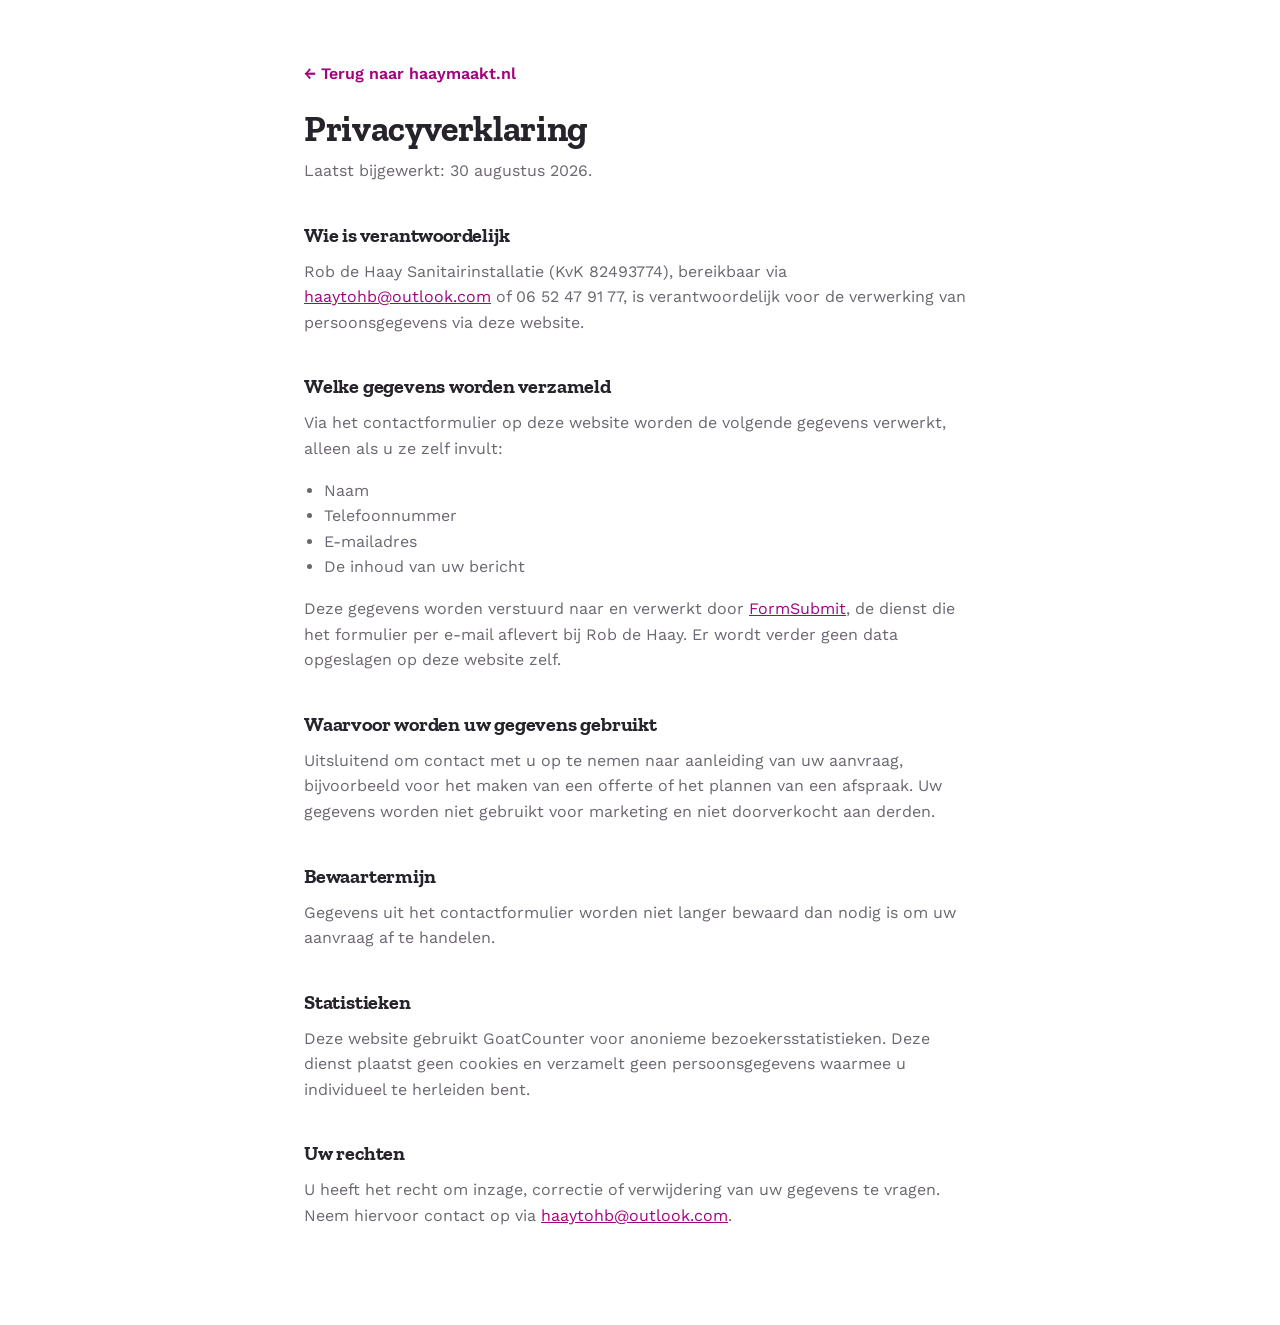
==== privacy.html @ 04363594 "Build production site from Claude Design export Recreates the approved design (Rob de Haay Sanitair." ====
<!doctype html>
<html lang="nl">
<head>
<meta charset="utf-8">
<meta name="viewport" content="width=device-width, initial-scale=1">
<title>Privacyverklaring | haaymaakt.nl</title>
<meta name="description" content="Privacyverklaring van haaymaakt.nl — Rob de Haay Sanitairinstallatie: welke gegevens worden verzameld via het contactformulier en hoe deze worden gebruikt.">
<link rel="canonical" href="https://haaymaakt.nl/privacy.html">
<meta name="robots" content="noindex">
<link rel="icon" href="/favicon.svg" type="image/svg+xml">
<link rel="preconnect" href="https://fonts.googleapis.com">
<link rel="preconnect" href="https://fonts.gstatic.com" crossorigin>
<link href="https://fonts.googleapis.com/css2?family=Work+Sans:wght@400;500;600;700&family=Zilla+Slab:wght@500;600;700&display=swap" rel="stylesheet">
<link rel="stylesheet" href="/styles.css">
<style>
  .legal { max-width: 720px; margin: 0 auto; padding: 64px 24px 96px; }
  .legal h1 { font-size: clamp(26px, 5vw, 36px); margin: 0 0 8px; }
  .legal h2 { font-size: 20px; margin: 40px 0 12px; }
  .legal p, .legal li { font-size: 16px; line-height: 1.6; color: var(--color-text-muted); }
  .legal ul { padding-left: 20px; }
  .legal a { color: var(--color-primary); }
  .back-link { display: inline-block; margin-bottom: 24px; font-weight: 600; text-decoration: none; color: var(--color-primary); }
</style>
</head>
<body>
<main class="legal">
  <a class="back-link" href="/">← Terug naar haaymaakt.nl</a>
  <h1>Privacyverklaring</h1>
  <p>Laatst bijgewerkt: 30 augustus 2026.</p>

  <h2>Wie is verantwoordelijk</h2>
  <p>Rob de Haay Sanitairinstallatie (KvK 82493774), bereikbaar via <a href="mailto:haaytohb@outlook.com">haaytohb@outlook.com</a> of 06 52 47 91 77, is verantwoordelijk voor de verwerking van persoonsgegevens via deze website.</p>

  <h2>Welke gegevens worden verzameld</h2>
  <p>Via het contactformulier op deze website worden de volgende gegevens verwerkt, alleen als u ze zelf invult:</p>
  <ul>
    <li>Naam</li>
    <li>Telefoonnummer</li>
    <li>E-mailadres</li>
    <li>De inhoud van uw bericht</li>
  </ul>
  <p>Deze gegevens worden verstuurd naar en verwerkt door <a href="https://formsubmit.co/" target="_blank" rel="noopener">FormSubmit</a>, de dienst die het formulier per e-mail aflevert bij Rob de Haay. Er wordt verder geen data opgeslagen op deze website zelf.</p>

  <h2>Waarvoor worden uw gegevens gebruikt</h2>
  <p>Uitsluitend om contact met u op te nemen naar aanleiding van uw aanvraag, bijvoorbeeld voor het maken van een offerte of het plannen van een afspraak. Uw gegevens worden niet gebruikt voor marketing en niet doorverkocht aan derden.</p>

  <h2>Bewaartermijn</h2>
  <p>Gegevens uit het contactformulier worden niet langer bewaard dan nodig is om uw aanvraag af te handelen.</p>

  <h2>Statistieken</h2>
  <p>Deze website gebruikt GoatCounter voor anonieme bezoekersstatistieken. Deze dienst plaatst geen cookies en verzamelt geen persoonsgegevens waarmee u individueel te herleiden bent.</p>

  <h2>Uw rechten</h2>
  <p>U heeft het recht om inzage, correctie of verwijdering van uw gegevens te vragen. Neem hiervoor contact op via <a href="mailto:haaytohb@outlook.com">haaytohb@outlook.com</a>.</p>
</main>
</body>
</html>
---- styles.css ----
:root {
  --color-primary: #A3047C;
  --color-primary-dark: #7D0066;
  --color-petrol: #0E7C86;
  --color-ochre: #D99A2B;
  --color-soft: #D5D1CA;
  --color-success: #1f9f63;
  --color-star: #f5b301;
  --color-text: #26242A;
  --color-text-muted: #6B6670;
  --color-surface: #f4f2f0;
  --color-surface-map: #f6f5f3;
  --color-surface-dark: #26242A;
  --color-border: #e4e0de;
  --color-bg: #ffffff;
  --shadow-card: 0 2px 8px rgba(0, 0, 0, 0.08);
  --radius-sm: 2px;
  --radius-md: 6px;
  --radius-lg: 10px;
  --font-body: "Work Sans", system-ui, -apple-system, "Segoe UI", sans-serif;
  --font-display: "Zilla Slab", Georgia, serif;
  --content-max: 1200px;
  --focus-ring: 0 0 0 3px rgba(163, 4, 124, 0.3);
  color-scheme: light;
}

* { box-sizing: border-box; }
[hidden] { display: none !important; }
html { scroll-behavior: smooth; }
body {
  margin: 0;
  font-family: var(--font-body);
  color: var(--color-text);
  background: var(--color-bg);
}
h1, h2, h3 { font-family: var(--font-display); font-weight: 800; letter-spacing: -0.01em; margin: 0; }
p { margin: 0; }
a { color: inherit; }
img { max-width: 100%; display: block; }
:focus-visible { outline: none; box-shadow: var(--focus-ring); border-radius: var(--radius-sm); }

.skip-link {
  position: absolute; left: -9999px; top: 0; z-index: 100;
  background: #fff; color: var(--color-text); padding: 12px 20px; border-radius: var(--radius-md);
}
.skip-link:focus { left: 24px; top: 12px; }

/* ===== Header ===== */
.site-header {
  position: sticky; top: 0; z-index: 50;
  background: rgba(255, 255, 255, 0.96);
  backdrop-filter: saturate(1.1) blur(4px);
  border-bottom: 1px solid var(--color-border);
}
.site-header .row {
  max-width: var(--content-max); margin: 0 auto; padding: 14px 24px;
  display: flex; align-items: center; justify-content: space-between; gap: 16px;
}
.logo { display: flex; align-items: center; gap: 12px; text-decoration: none; color: var(--color-text); }
.wordmark { display: flex; flex-direction: column; line-height: 0.98; font-family: var(--font-display); font-weight: 800; font-size: 22px; letter-spacing: -0.02em; }
.wordmark .accent { color: var(--color-petrol); }
.footer-brand .wordmark { font-size: 20px; }
.accent-footer { color: rgba(255, 255, 255, 0.62); }

.main-nav { display: flex; align-items: center; gap: 18px; margin-left: auto; margin-right: 18px; }
.main-nav a { text-decoration: none; color: var(--color-text); font-weight: 600; font-size: 15px; transition: color 150ms ease-out; }
.main-nav a:hover { color: var(--color-primary); }

.btn { text-decoration: none; font-weight: 600; border-radius: var(--radius-md); display: inline-flex; align-items: center; justify-content: center; border: none; cursor: pointer; font-family: var(--font-body); transition: background 150ms ease-out, border-color 150ms ease-out; }
.btn-primary { background: var(--color-primary); color: #fff; font-size: 16px; padding: 15px 30px; }
.btn-primary:hover { background: var(--color-primary-dark); }
.btn-lg { align-self: flex-start; padding: 15px 32px; }
.btn-outline-teal { background: transparent; color: var(--color-petrol); border: 2px solid var(--color-petrol); font-size: 16px; padding: 13px 28px; }
.btn-outline-teal:hover { background: var(--color-surface); }
.btn-on-dark { background: #fff; color: var(--color-primary); font-weight: 700; font-size: 16px; padding: 14px 26px; }
.btn-on-dark:hover { background: var(--color-surface); }

.btn-call { gap: 9px; font-weight: 700; font-size: 15px; padding: 12px 18px; min-height: 46px; white-space: nowrap; }
.btn-call:hover { background: var(--color-primary-dark); }
.call-short { display: none; }

.menu-toggle {
  display: none; flex-direction: column; justify-content: center; gap: 5px;
  width: 46px; height: 46px; padding: 0 11px; background: #fff; border: 1px solid var(--color-border);
  border-radius: var(--radius-md); cursor: pointer;
}
.menu-toggle span { display: block; height: 2.5px; background: var(--color-text); border-radius: 2px; }

.mobile-nav { border-top: 1px solid var(--color-border); background: #fff; padding: 10px 24px 18px; flex-direction: column; }
.mobile-nav a { text-decoration: none; color: var(--color-text); font-weight: 600; font-size: 17px; padding: 15px 0; border-bottom: 1px solid var(--color-border); }
.mobile-nav-cta { color: var(--color-primary) !important; font-weight: 700 !important; padding: 16px 0 4px !important; border-bottom: none !important; }

@media (max-width: 1039px) {
  .main-nav, .call-full { display: none; }
  .call-short { display: inline; }
  .menu-toggle { display: flex; }
  .mobile-nav { display: none; }
  .mobile-nav.is-open { display: flex; }
}

/* ===== Layout helpers ===== */
section > .eyebrow, .services > h2, .process > h2 { max-width: var(--content-max); }
.eyebrow { display: inline-flex; align-items: center; gap: 8px; font-size: 13px; font-weight: 700; letter-spacing: 0.06em; text-transform: uppercase; color: var(--color-primary); }
.eyebrow-icon { color: var(--color-petrol); letter-spacing: 0.04em; margin-bottom: 20px; }
.eyebrow-on-dark { color: rgba(255, 255, 255, 0.75); }
h2 { font-size: clamp(24px, 4.5vw, 34px); line-height: 1.15; margin: 16px 0 20px; }
.lead { font-size: 18px; line-height: 1.6; color: var(--color-text-muted); }
.muted { color: var(--color-text-muted); font-size: 18px; line-height: 1.6; }
.section-intro { font-size: 17px; line-height: 1.6; color: var(--color-text-muted); max-width: 680px; margin: 0 0 36px; }
.card-grid { display: grid; grid-template-columns: repeat(auto-fit, minmax(260px, 1fr)); gap: 20px; }

/* ===== Hero ===== */
.hero { background: #fff; border-bottom: 1px solid var(--color-border); }
.hero-grid { max-width: var(--content-max); margin: 0 auto; display: grid; grid-template-columns: repeat(auto-fit, minmax(340px, 1fr)); min-height: 560px; }
.hero-copy { padding: clamp(48px, 7vw, 88px) clamp(24px, 4vw, 48px); align-self: center; }
.hero-copy h1 { font-size: clamp(30px, 7vw, 54px); line-height: 1.05; letter-spacing: -0.015em; margin: 0 0 18px; }
.hero-copy .lead { margin: 0 0 32px; max-width: 480px; font-size: 19px; }
.hero .eyebrow-icon { display: inline-flex; }
.btn-row { display: flex; flex-wrap: wrap; gap: 14px; }
.hero-photo { background-image: url('/images/n-douche-zeist.jpg'); background-image: image-set(url('/images/n-douche-zeist.webp') type('image/webp'), url('/images/n-douche-zeist.jpg') type('image/jpeg')); background-size: cover; background-position: center; min-height: 320px; }

/* ===== Intro ===== */
.intro { max-width: var(--content-max); margin: 0 auto; padding: 80px 24px 24px; }
.intro-inner { max-width: 780px; display: flex; flex-direction: column; gap: 16px; }
.intro h2 { margin: 0; }

/* ===== Stats ===== */
.stats { background: var(--color-surface); }
.stats-grid { max-width: var(--content-max); margin: 0 auto; padding: 64px 24px; display: grid; grid-template-columns: repeat(auto-fit, minmax(210px, 1fr)); gap: 20px; }
.stat-card { background: #fff; border: 1px solid var(--color-border); border-radius: var(--radius-md); padding: 32px 26px; }
.stat-bar { width: 40px; height: 4px; border-radius: 2px; margin-bottom: 20px; }
.bar-petrol { background: var(--color-petrol); }
.bar-ochre { background: var(--color-ochre); }
.bar-magenta { background: var(--color-primary); }
.bar-soft { background: var(--color-soft); }
.stat-figure { font-family: var(--font-display); font-weight: 800; font-size: clamp(34px, 6vw, 50px); line-height: 1; letter-spacing: -0.02em; }
.stat-label { font-size: 16px; font-weight: 600; color: var(--color-text-muted); margin-top: 12px; }

/* ===== Services / Process ===== */
.services, .process { max-width: var(--content-max); margin: 0 auto; padding: 48px 24px 80px; scroll-margin-top: 90px; }
.service-card, .process-card { background: #fff; border: 1px solid var(--color-border); border-radius: var(--radius-md); padding: 32px 28px; min-height: 220px; }
.service-card h3, .process-card h3 { font-size: 22px; font-weight: 700; margin: 0 0 10px; }
.service-card p, .process-card p { font-size: 16px; line-height: 1.55; color: var(--color-text-muted); }
.card-purple { border-top: 4px solid var(--color-petrol); }
.card-pink { border-top: 4px solid var(--color-ochre); }
.card-red { border-top: 4px solid var(--color-primary); }
.card-yellow { border-top: 4px solid var(--color-soft); }
.service-card-cta { background: var(--color-surface); border: none; display: flex; flex-direction: column; gap: 16px; padding-top: 40px; }
.service-card-cta h3 { font-size: 26px; }
.service-card-cta p { flex: 1; }
.arrow-link { color: var(--color-primary); font-weight: 700; text-decoration: none; }
.arrow-link:hover { color: var(--color-primary-dark); }

.step-number { display: flex; align-items: center; justify-content: center; width: 48px; height: 48px; color: #fff; font-family: var(--font-display); font-weight: 800; font-size: 20px; border-radius: var(--radius-md); margin-bottom: 20px; }
.step-purple { background: var(--color-petrol); }
.step-pink { background: var(--color-ochre); }
.step-red { background: var(--color-primary); }

/* ===== Gallery ===== */
.gallery { background: #fff; scroll-margin-top: 80px; }
.gallery-inner { max-width: var(--content-max); margin: 0 auto; padding: 80px 24px; }
.gallery-grid { display: grid; grid-template-columns: repeat(auto-fit, minmax(220px, 1fr)); gap: 16px; }
.gallery-grid figure { margin: 0; position: relative; border-radius: var(--radius-md); overflow: hidden; aspect-ratio: 3/4; box-shadow: var(--shadow-card); }
.gallery-grid img { width: 100%; height: 100%; object-fit: cover; }
.gallery-grid figcaption { position: absolute; left: 0; right: 0; bottom: 0; padding: 14px 16px; color: #fff; font-weight: 600; font-size: 14px; background: linear-gradient(transparent, rgba(38, 36, 42, 0.78)); }

/* ===== Why ===== */
.why { background: var(--color-surface); scroll-margin-top: 80px; }
.why-grid { max-width: var(--content-max); margin: 0 auto; padding: 80px 24px; display: grid; grid-template-columns: repeat(auto-fit, minmax(320px, 1fr)); gap: 56px; align-items: center; }
.check-list { list-style: none; margin: 0; padding: 0; display: flex; flex-direction: column; gap: 4px; }
.check-list li { display: flex; align-items: flex-start; gap: 16px; padding: 20px 0; border-bottom: 1px solid var(--color-border); }
.check-list li:last-child { border-bottom: none; }
.check-list strong { display: block; font-size: 18px; }
.check-list span { font-size: 15px; color: var(--color-text-muted); }
.check { flex-shrink: 0; width: 32px; height: 32px; border-radius: var(--radius-sm); color: #fff; display: flex; align-items: center; justify-content: center; font-weight: 800; }
.check-purple { background: var(--color-petrol); }
.check-pink { background: var(--color-ochre); }
.check-red { background: var(--color-primary); }
.check-yellow { background: var(--color-soft); color: var(--color-text); }

/* ===== About ===== */
.about { max-width: var(--content-max); margin: 0 auto; padding: 24px 24px 80px; scroll-margin-top: 80px; display: grid; grid-template-columns: repeat(auto-fit, minmax(340px, 1fr)); gap: 56px; align-items: center; }
.about-photo {
  width: 100%; height: 620px;
  clip-path: url(#watervlek); -webkit-clip-path: url(#watervlek);
  filter: drop-shadow(0 14px 30px rgba(38, 36, 42, 0.22));
  background: linear-gradient(160deg, var(--color-petrol), #0A5A62);
  display: flex; align-items: center; justify-content: center; text-align: center;
  color: rgba(255, 255, 255, 0.85); font-weight: 600; font-size: 18px; line-height: 1.5;
}
.about h2 { margin-top: 16px; }

/* ===== Reviews ===== */
.reviews { background: var(--color-surface); scroll-margin-top: 80px; }
.reviews-inner { max-width: var(--content-max); margin: 0 auto; padding: 80px 24px; }
.review-card { background: #fff; border: 1px solid var(--color-border); border-radius: var(--radius-md); padding: 32px 28px; display: flex; flex-direction: column; gap: 16px; margin: 0; }
.review-card .stars { color: var(--color-star); font-size: 18px; letter-spacing: 3px; }
.review-card p { font-size: 17px; line-height: 1.55; flex: 1; }
.review-card footer { font-weight: 700; font-size: 15px; display: flex; flex-direction: column; }
.review-card footer span { font-weight: 500; color: var(--color-text-muted); }

/* ===== Partner (Q1 Sanitair) ===== */
.partner { scroll-margin-top: 80px; }
.partner-grid { max-width: var(--content-max); margin: 0 auto; padding: 80px 24px; display: grid; grid-template-columns: repeat(auto-fit, minmax(360px, 1fr)); align-items: stretch; border-radius: var(--radius-md); overflow: hidden; }
.partner-copy { background: var(--color-petrol); color: #fff; padding: clamp(40px, 6vw, 56px) clamp(28px, 4vw, 48px); }
.partner-copy h2 { color: #fff; }
.partner-copy p { font-size: 18px; line-height: 1.6; color: rgba(255, 255, 255, 0.9); margin: 0 0 28px; }
.partner-photo { background-image: url('/images/werk-zeist.jpg'); background-image: image-set(url('/images/werk-zeist.webp') type('image/webp'), url('/images/werk-zeist.jpg') type('image/jpeg')); background-size: cover; background-position: center; min-height: 320px; }

/* ===== Werkgebied ===== */
.area { position: relative; background: var(--color-surface-map); overflow: hidden; }
.area-map { position: absolute; inset: 0; width: 100%; height: 100%; }
.area-card-wrap { position: relative; max-width: var(--content-max); margin: 0 auto; padding: 72px 24px; min-height: 380px; }
.area-card { max-width: 470px; background: rgba(255, 255, 255, 0.92); border: 1px solid var(--color-border); border-radius: var(--radius-md); padding: 36px; box-shadow: var(--shadow-card); }
.area-card h2 { font-size: clamp(23px, 4.5vw, 32px); margin: 14px 0 14px; }
.area-card p { font-size: 17px; line-height: 1.6; color: var(--color-text-muted); margin: 0 0 24px; }
.chip-row { display: flex; gap: 12px; flex-wrap: wrap; }
.chip { color: #fff; font-weight: 700; font-size: 16px; padding: 10px 22px; border-radius: var(--radius-md); }
.chip-purple { background: var(--color-petrol); }
.chip-pink { background: var(--color-ochre); }
.chip-red { background: var(--color-primary); }

/* ===== Contact ===== */
.contact { max-width: var(--content-max); margin: 0 auto; padding: 80px 24px; scroll-margin-top: 80px; display: grid; grid-template-columns: repeat(auto-fit, minmax(320px, 1fr)); gap: 56px; }
.contact-rows { display: flex; flex-direction: column; gap: 14px; margin-top: 32px; }
.contact-row { display: flex; align-items: center; gap: 18px; text-decoration: none; color: var(--color-text); padding: 16px 20px; border: 1px solid var(--color-border); border-radius: var(--radius-md); font-weight: 600; transition: border-color 150ms ease-out; }
.contact-row:hover { border-color: var(--color-primary); }
.contact-icon { width: 52px; height: 52px; flex-shrink: 0; color: #fff; border-radius: var(--radius-md); display: flex; align-items: center; justify-content: center; }
.icon-purple { background: var(--color-petrol); }
.icon-success { background: var(--color-success); }
.icon-red { background: var(--color-primary); }
.contact-label { display: block; font-size: 13px; color: var(--color-text-muted); font-weight: 600; }
.contact-value { font-size: 18px; }

.contact-panel { background: var(--color-surface); border-radius: var(--radius-md); padding: 40px; }
.contact-panel form { display: flex; flex-direction: column; gap: 18px; }
.field { display: flex; flex-direction: column; gap: 6px; }
.field span { font-size: 13px; font-weight: 600; }
.field input, .field textarea {
  font-family: var(--font-body); font-size: 15px; padding: 10px 14px; border-radius: var(--radius-md);
  border: 1px solid var(--color-border); outline: none; color: var(--color-text); background: #fff;
}
.field textarea { resize: vertical; }
.field-row { display: grid; grid-template-columns: repeat(auto-fit, minmax(150px, 1fr)); gap: 18px; }
.honeypot { position: absolute; left: -9999px; width: 1px; height: 1px; opacity: 0; }
.form-error { font-size: 15px; line-height: 1.5; color: var(--color-primary); font-weight: 600; margin: 0; }
.form-privacy { font-size: 13px; color: var(--color-text-muted); }
.form-privacy a { color: var(--color-primary); }
.thank-you { display: flex; flex-direction: column; gap: 12px; padding: 40px 8px; text-align: left; }
.check-badge { width: 48px; height: 48px; background: var(--color-success); color: #fff; border-radius: var(--radius-md); display: flex; align-items: center; justify-content: center; font-size: 24px; font-weight: 800; }
.thank-you h3 { font-size: 24px; margin: 8px 0 0; }
.thank-you p { font-size: 16px; line-height: 1.5; color: var(--color-text-muted); }

/* ===== Footer ===== */
.site-footer { background: var(--color-surface-dark); color: #fff; }
.footer-inner { max-width: var(--content-max); margin: 0 auto; padding: 56px 24px 40px; display: flex; flex-wrap: wrap; justify-content: space-between; gap: 40px; }
.footer-brand { max-width: 320px; }
.footer-brand .logo { margin-bottom: 16px; }
.footer-brand p { font-size: 15px; line-height: 1.6; color: rgba(255, 255, 255, 0.65); }
.footer-cols { display: flex; gap: 64px; flex-wrap: wrap; }
.footer-heading { font-size: 12px; font-weight: 700; letter-spacing: 0.06em; text-transform: uppercase; color: rgba(255, 255, 255, 0.5); margin-bottom: 14px; }
.footer-cols a, .footer-cols span { display: block; color: #fff; text-decoration: none; font-size: 15px; margin-bottom: 8px; }
.footer-cols div:last-child span { color: rgba(255, 255, 255, 0.75); }
.footer-bar { border-top: 1px solid rgba(255, 255, 255, 0.12); }
.footer-bar span { display: block; max-width: var(--content-max); margin: 0 auto; padding: 20px 24px; font-size: 13px; color: rgba(255, 255, 255, 0.5); }
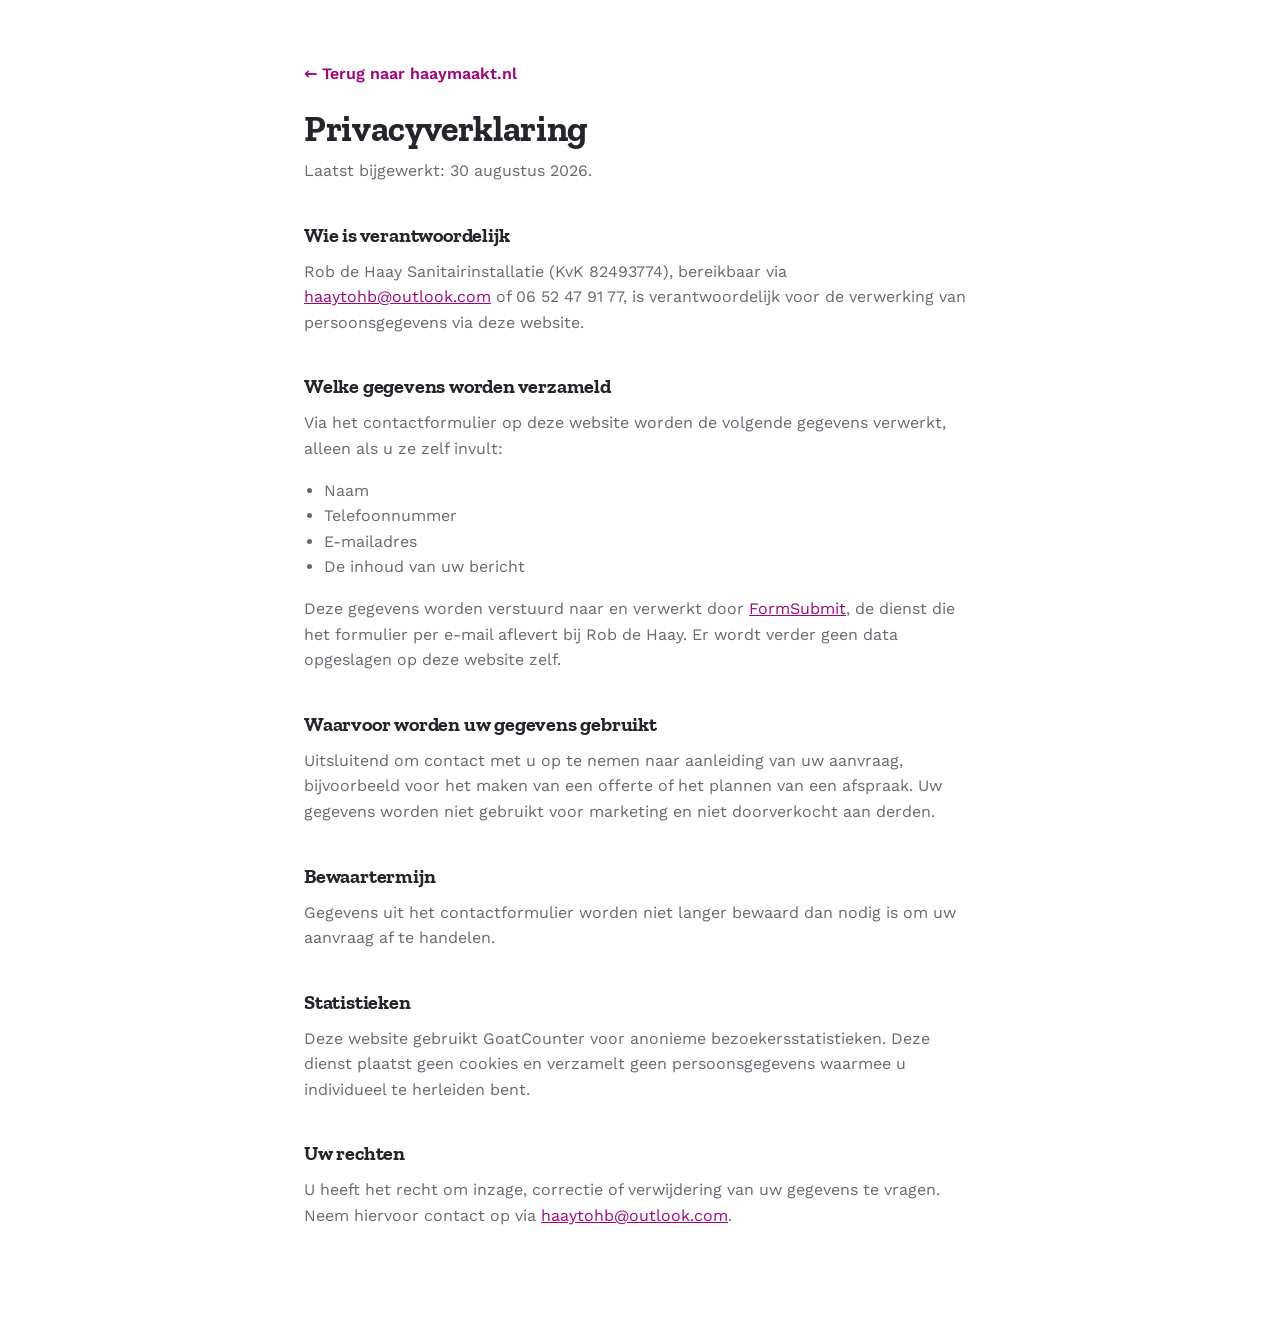
==== commit e5ddf70c: "Self-host Work Sans and Zilla Slab, drop Google Fonts entirely Permanently removes the cross-origin " ====
--- a/privacy.html
+++ b/privacy.html
@@ -4,13 +4,10 @@
 <meta charset="utf-8">
 <meta name="viewport" content="width=device-width, initial-scale=1">
 <title>Privacyverklaring | haaymaakt.nl</title>
-<meta name="description" content="Privacyverklaring van haaymaakt.nl — Rob de Haay Sanitairinstallatie: welke gegevens worden verzameld via het contactformulier en hoe deze worden gebruikt.">
+<meta name="description" content="Privacyverklaring van haaymaakt.nl, Rob de Haay Sanitairinstallatie: welke gegevens worden verzameld via het contactformulier en hoe deze worden gebruikt.">
 <link rel="canonical" href="https://haaymaakt.nl/privacy.html">
 <meta name="robots" content="noindex">
 <link rel="icon" href="/favicon.svg" type="image/svg+xml">
-<link rel="preconnect" href="https://fonts.googleapis.com">
-<link rel="preconnect" href="https://fonts.gstatic.com" crossorigin>
-<link href="https://fonts.googleapis.com/css2?family=Work+Sans:wght@400;500;600;700&family=Zilla+Slab:wght@500;600;700&display=swap" rel="stylesheet">
 <link rel="stylesheet" href="/styles.css">
 <style>
   .legal { max-width: 720px; margin: 0 auto; padding: 64px 24px 96px; }
--- a/styles.css
+++ b/styles.css
@@ -18,14 +18,77 @@
   --radius-md: 6px;
   --radius-lg: 10px;
   --font-body: "Work Sans", system-ui, -apple-system, "Segoe UI", sans-serif;
-  --font-display: "Zilla Slab", Georgia, serif;
+  --font-display: "Zilla Slab", Rockwell, Georgia, serif;
   --content-max: 1200px;
   --focus-ring: 0 0 0 3px rgba(163, 4, 124, 0.3);
   color-scheme: light;
 }
 
+@font-face {
+  font-family: "Work Sans";
+  font-style: normal;
+  font-weight: 400 700;
+  font-display: optional;
+  src: url("/fonts/work-sans-var.woff2") format("woff2");
+}
+@font-face {
+  font-family: "Zilla Slab";
+  font-style: normal;
+  font-weight: 500;
+  font-display: optional;
+  src: url("/fonts/zilla-slab-500.woff2") format("woff2");
+}
+@font-face {
+  font-family: "Zilla Slab";
+  font-style: normal;
+  font-weight: 600;
+  font-display: optional;
+  src: url("/fonts/zilla-slab-600.woff2") format("woff2");
+}
+@font-face {
+  font-family: "Zilla Slab";
+  font-style: normal;
+  font-weight: 700;
+  font-display: optional;
+  src: url("/fonts/zilla-slab-700.woff2") format("woff2");
+}
+
 * { box-sizing: border-box; }
 [hidden] { display: none !important; }
+
+@keyframes haay-drop-in {
+  0% { transform: translateY(-160px); opacity: 0; }
+  60% { opacity: 1; }
+  100% { transform: translateY(0); opacity: 1; }
+}
+@keyframes haay-rise-in {
+  0% { transform: translateY(160px); opacity: 0; }
+  60% { opacity: 1; }
+  100% { transform: translateY(0); opacity: 1; }
+}
+@keyframes haay-slide-in {
+  0% { transform: translateX(-28px); opacity: 0; }
+  100% { transform: translateX(0); opacity: 1; }
+}
+@keyframes haay-wave {
+  0% { transform: rotate(0deg); }
+  15% { transform: rotate(-11deg); }
+  30% { transform: rotate(8deg); }
+  45% { transform: rotate(-7deg); }
+  60% { transform: rotate(5deg); }
+  75% { transform: rotate(-3deg); }
+  100% { transform: rotate(0deg); }
+}
+@keyframes haay-fade-up {
+  0% { transform: translateY(14px); opacity: 0; }
+  100% { transform: translateY(0); opacity: 1; }
+}
+@keyframes haay-star-pop {
+  0% { transform: scale(0.4) rotate(-25deg); opacity: 0; }
+  65% { transform: scale(1.18) rotate(4deg); opacity: 1; }
+  100% { transform: scale(1) rotate(0deg); opacity: 1; }
+}
+#haay-woord, #header-haay-woord { display: inline-block; transform-origin: 12% 90%; }
 html { scroll-behavior: smooth; }
 body {
   margin: 0;
@@ -55,6 +118,9 @@
 .site-header .row {
   max-width: var(--content-max); margin: 0 auto; padding: 14px 24px;
   display: flex; align-items: center; justify-content: space-between; gap: 16px;
+}
+@media (min-width: 1200px) {
+  .site-header .row { padding-right: 0; }
 }
 .logo { display: flex; align-items: center; gap: 12px; text-decoration: none; color: var(--color-text); }
 .wordmark { display: flex; flex-direction: column; line-height: 0.98; font-family: var(--font-display); font-weight: 800; font-size: 22px; letter-spacing: -0.02em; }
@@ -77,7 +143,7 @@
 
 .btn-call { gap: 9px; font-weight: 700; font-size: 15px; padding: 12px 18px; min-height: 46px; white-space: nowrap; }
 .btn-call:hover { background: var(--color-primary-dark); }
-.call-short { display: none; }
+.call-tablet { display: none; }
 
 .menu-toggle {
   display: none; flex-direction: column; justify-content: center; gap: 5px;
@@ -92,17 +158,23 @@
 
 @media (max-width: 1039px) {
   .main-nav, .call-full { display: none; }
-  .call-short { display: inline; }
+  .call-tablet { display: inline; }
+  .btn-call { margin-left: auto; }
   .menu-toggle { display: flex; }
   .mobile-nav { display: none; }
   .mobile-nav.is-open { display: flex; }
+}
+
+@media (max-width: 639px) {
+  .call-tablet { display: none; }
+  .btn-call { width: 46px; height: 46px; padding: 0; gap: 0; }
 }
 
 /* ===== Layout helpers ===== */
 section > .eyebrow, .services > h2, .process > h2 { max-width: var(--content-max); }
 .eyebrow { display: inline-flex; align-items: center; gap: 8px; font-size: 13px; font-weight: 700; letter-spacing: 0.06em; text-transform: uppercase; color: var(--color-primary); }
 .eyebrow-icon { color: var(--color-petrol); letter-spacing: 0.04em; margin-bottom: 20px; }
-.eyebrow-on-dark { color: rgba(255, 255, 255, 0.75); }
+.eyebrow-on-dark { color: rgba(255, 255, 255, 0.95); }
 h2 { font-size: clamp(24px, 4.5vw, 34px); line-height: 1.15; margin: 16px 0 20px; }
 .lead { font-size: 18px; line-height: 1.6; color: var(--color-text-muted); }
 .muted { color: var(--color-text-muted); font-size: 18px; line-height: 1.6; }
@@ -112,7 +184,7 @@
 /* ===== Hero ===== */
 .hero { background: #fff; border-bottom: 1px solid var(--color-border); }
 .hero-grid { max-width: var(--content-max); margin: 0 auto; display: grid; grid-template-columns: repeat(auto-fit, minmax(340px, 1fr)); min-height: 560px; }
-.hero-copy { padding: clamp(48px, 7vw, 88px) clamp(24px, 4vw, 48px); align-self: center; }
+.hero-copy { padding: clamp(48px, 7vw, 88px) 24px; align-self: center; }
 .hero-copy h1 { font-size: clamp(30px, 7vw, 54px); line-height: 1.05; letter-spacing: -0.015em; margin: 0 0 18px; }
 .hero-copy .lead { margin: 0 0 32px; max-width: 480px; font-size: 19px; }
 .hero .eyebrow-icon { display: inline-flex; }
@@ -120,12 +192,15 @@
 .hero-photo { background-image: url('/images/n-douche-zeist.jpg'); background-image: image-set(url('/images/n-douche-zeist.webp') type('image/webp'), url('/images/n-douche-zeist.jpg') type('image/jpeg')); background-size: cover; background-position: center; min-height: 320px; }
 
 /* ===== Intro ===== */
-.intro { max-width: var(--content-max); margin: 0 auto; padding: 80px 24px 24px; }
+.intro { max-width: var(--content-max); margin: 0 auto; padding: 80px 24px; }
 .intro-inner { max-width: 780px; display: flex; flex-direction: column; gap: 16px; }
 .intro h2 { margin: 0; }
+@media (max-width: 639px) {
+  .intro { padding-top: 48px; padding-bottom: 48px; }
+}
 
 /* ===== Stats ===== */
-.stats { background: var(--color-surface); }
+.stats { background: var(--color-surface); overflow: hidden; }
 .stats-grid { max-width: var(--content-max); margin: 0 auto; padding: 64px 24px; display: grid; grid-template-columns: repeat(auto-fit, minmax(210px, 1fr)); gap: 20px; }
 .stat-card { background: #fff; border: 1px solid var(--color-border); border-radius: var(--radius-md); padding: 32px 26px; }
 .stat-bar { width: 40px; height: 4px; border-radius: 2px; margin-bottom: 20px; }
@@ -137,14 +212,15 @@
 .stat-label { font-size: 16px; font-weight: 600; color: var(--color-text-muted); margin-top: 12px; }
 
 /* ===== Services / Process ===== */
-.services, .process { max-width: var(--content-max); margin: 0 auto; padding: 48px 24px 80px; scroll-margin-top: 90px; }
+.services { max-width: var(--content-max); margin: 0 auto; padding: 48px 24px 80px; scroll-margin-top: 90px; }
+.process { background: var(--color-surface); scroll-margin-top: 90px; overflow: hidden; }
+.process-inner { max-width: var(--content-max); margin: 0 auto; padding: 48px 24px 80px; }
 .service-card, .process-card { background: #fff; border: 1px solid var(--color-border); border-radius: var(--radius-md); padding: 32px 28px; min-height: 220px; }
 .service-card h3, .process-card h3 { font-size: 22px; font-weight: 700; margin: 0 0 10px; }
 .service-card p, .process-card p { font-size: 16px; line-height: 1.55; color: var(--color-text-muted); }
 .card-purple { border-top: 4px solid var(--color-petrol); }
 .card-pink { border-top: 4px solid var(--color-ochre); }
 .card-red { border-top: 4px solid var(--color-primary); }
-.card-yellow { border-top: 4px solid var(--color-soft); }
 .service-card-cta { background: var(--color-surface); border: none; display: flex; flex-direction: column; gap: 16px; padding-top: 40px; }
 .service-card-cta h3 { font-size: 26px; }
 .service-card-cta p { flex: 1; }
@@ -153,15 +229,17 @@
 
 .step-number { display: flex; align-items: center; justify-content: center; width: 48px; height: 48px; color: #fff; font-family: var(--font-display); font-weight: 800; font-size: 20px; border-radius: var(--radius-md); margin-bottom: 20px; }
 .step-purple { background: var(--color-petrol); }
-.step-pink { background: var(--color-ochre); }
+.step-pink { background: var(--color-soft); color: var(--color-text); }
 .step-red { background: var(--color-primary); }
 
 /* ===== Gallery ===== */
 .gallery { background: #fff; scroll-margin-top: 80px; }
 .gallery-inner { max-width: var(--content-max); margin: 0 auto; padding: 80px 24px; }
 .gallery-grid { display: grid; grid-template-columns: repeat(auto-fit, minmax(220px, 1fr)); gap: 16px; }
-.gallery-grid figure { margin: 0; position: relative; border-radius: var(--radius-md); overflow: hidden; aspect-ratio: 3/4; box-shadow: var(--shadow-card); }
-.gallery-grid img { width: 100%; height: 100%; object-fit: cover; }
+.gallery-grid figure { margin: 0; position: relative; border-radius: var(--radius-md); overflow: hidden; aspect-ratio: 3/4; box-shadow: var(--shadow-card); transition: transform 220ms ease-out, box-shadow 220ms ease-out; }
+.gallery-grid figure:hover { transform: translateY(-6px); box-shadow: 0 14px 28px rgba(38, 36, 42, 0.2); }
+.gallery-grid img { width: 100%; height: 100%; object-fit: cover; transition: transform 320ms ease-out; }
+.gallery-grid figure:hover img { transform: scale(1.04); }
 .gallery-grid figcaption { position: absolute; left: 0; right: 0; bottom: 0; padding: 14px 16px; color: #fff; font-weight: 600; font-size: 14px; background: linear-gradient(transparent, rgba(38, 36, 42, 0.78)); }
 
 /* ===== Why ===== */
@@ -171,12 +249,12 @@
 .check-list li { display: flex; align-items: flex-start; gap: 16px; padding: 20px 0; border-bottom: 1px solid var(--color-border); }
 .check-list li:last-child { border-bottom: none; }
 .check-list strong { display: block; font-size: 18px; }
-.check-list span { font-size: 15px; color: var(--color-text-muted); }
+.check-list div span { font-size: 15px; color: var(--color-text-muted); }
 .check { flex-shrink: 0; width: 32px; height: 32px; border-radius: var(--radius-sm); color: #fff; display: flex; align-items: center; justify-content: center; font-weight: 800; }
 .check-purple { background: var(--color-petrol); }
-.check-pink { background: var(--color-ochre); }
+.check-pink { background: var(--color-soft); color: var(--color-text); }
 .check-red { background: var(--color-primary); }
-.check-yellow { background: var(--color-soft); color: var(--color-text); }
+.check-yellow { background: var(--color-ochre); color: var(--color-text); }
 
 /* ===== About ===== */
 .about { max-width: var(--content-max); margin: 0 auto; padding: 24px 24px 80px; scroll-margin-top: 80px; display: grid; grid-template-columns: repeat(auto-fit, minmax(340px, 1fr)); gap: 56px; align-items: center; }
@@ -194,7 +272,7 @@
 .reviews { background: var(--color-surface); scroll-margin-top: 80px; }
 .reviews-inner { max-width: var(--content-max); margin: 0 auto; padding: 80px 24px; }
 .review-card { background: #fff; border: 1px solid var(--color-border); border-radius: var(--radius-md); padding: 32px 28px; display: flex; flex-direction: column; gap: 16px; margin: 0; }
-.review-card .stars { color: var(--color-star); font-size: 18px; letter-spacing: 3px; }
+.review-card .stars { display: inline-flex; gap: 3px; color: var(--color-star); font-size: 18px; }
 .review-card p { font-size: 17px; line-height: 1.55; flex: 1; }
 .review-card footer { font-weight: 700; font-size: 15px; display: flex; flex-direction: column; }
 .review-card footer span { font-weight: 500; color: var(--color-text-muted); }
@@ -204,24 +282,21 @@
 .partner-grid { max-width: var(--content-max); margin: 0 auto; padding: 80px 24px; display: grid; grid-template-columns: repeat(auto-fit, minmax(360px, 1fr)); align-items: stretch; border-radius: var(--radius-md); overflow: hidden; }
 .partner-copy { background: var(--color-petrol); color: #fff; padding: clamp(40px, 6vw, 56px) clamp(28px, 4vw, 48px); }
 .partner-copy h2 { color: #fff; }
-.partner-copy p { font-size: 18px; line-height: 1.6; color: rgba(255, 255, 255, 0.9); margin: 0 0 28px; }
-.partner-photo { background-image: url('/images/werk-zeist.jpg'); background-image: image-set(url('/images/werk-zeist.webp') type('image/webp'), url('/images/werk-zeist.jpg') type('image/jpeg')); background-size: cover; background-position: center; min-height: 320px; }
+.partner-copy p { font-size: 18px; line-height: 1.6; color: rgba(255, 255, 255, 0.97); margin: 0 0 28px; }
+.partner-photo { background-image: url('/images/werk-zeist-700.jpg'); background-image: image-set(url('/images/werk-zeist-700.webp') type('image/webp'), url('/images/werk-zeist-700.jpg') type('image/jpeg')); background-size: cover; background-position: center; min-height: 320px; }
 
 /* ===== Werkgebied ===== */
 .area { position: relative; background: var(--color-surface-map); overflow: hidden; }
 .area-map { position: absolute; inset: 0; width: 100%; height: 100%; }
 .area-card-wrap { position: relative; max-width: var(--content-max); margin: 0 auto; padding: 72px 24px; min-height: 380px; }
-.area-card { max-width: 470px; background: rgba(255, 255, 255, 0.92); border: 1px solid var(--color-border); border-radius: var(--radius-md); padding: 36px; box-shadow: var(--shadow-card); }
+.area-card { max-width: 640px; background: rgba(255, 255, 255, 0.92); border: 1px solid var(--color-border); border-radius: var(--radius-md); padding: 36px; box-shadow: var(--shadow-card); }
 .area-card h2 { font-size: clamp(23px, 4.5vw, 32px); margin: 14px 0 14px; }
 .area-card p { font-size: 17px; line-height: 1.6; color: var(--color-text-muted); margin: 0 0 24px; }
-.chip-row { display: flex; gap: 12px; flex-wrap: wrap; }
-.chip { color: #fff; font-weight: 700; font-size: 16px; padding: 10px 22px; border-radius: var(--radius-md); }
-.chip-purple { background: var(--color-petrol); }
-.chip-pink { background: var(--color-ochre); }
-.chip-red { background: var(--color-primary); }
+.chip-row { display: flex; gap: 10px; flex-wrap: wrap; }
+.chip { background: var(--color-surface); color: var(--color-text-muted); font-weight: 700; font-size: 14px; padding: 8px 16px; border-radius: var(--radius-md); }
 
 /* ===== Contact ===== */
-.contact { max-width: var(--content-max); margin: 0 auto; padding: 80px 24px; scroll-margin-top: 80px; display: grid; grid-template-columns: repeat(auto-fit, minmax(320px, 1fr)); gap: 56px; }
+.contact { max-width: var(--content-max); margin: 0 auto; padding: 80px 24px; scroll-margin-top: 80px; display: grid; grid-template-columns: repeat(auto-fit, minmax(320px, 1fr)); gap: 56px; overflow: hidden; }
 .contact-rows { display: flex; flex-direction: column; gap: 14px; margin-top: 32px; }
 .contact-row { display: flex; align-items: center; gap: 18px; text-decoration: none; color: var(--color-text); padding: 16px 20px; border: 1px solid var(--color-border); border-radius: var(--radius-md); font-weight: 600; transition: border-color 150ms ease-out; }
 .contact-row:hover { border-color: var(--color-primary); }
@@ -233,14 +308,14 @@
 .contact-value { font-size: 18px; }
 
 .contact-panel { background: var(--color-surface); border-radius: var(--radius-md); padding: 40px; }
-.contact-panel form { display: flex; flex-direction: column; gap: 18px; }
-.field { display: flex; flex-direction: column; gap: 6px; }
-.field span { font-size: 13px; font-weight: 600; }
+.contact-panel form { display: flex; flex-direction: column; gap: 22px; }
+.field { display: flex; flex-direction: column; gap: 8px; }
+.field span { font-size: 16px; font-weight: 600; }
 .field input, .field textarea {
-  font-family: var(--font-body); font-size: 15px; padding: 10px 14px; border-radius: var(--radius-md);
+  font-family: var(--font-body); font-size: 16px; padding: 14px 16px; border-radius: var(--radius-md);
   border: 1px solid var(--color-border); outline: none; color: var(--color-text); background: #fff;
 }
-.field textarea { resize: vertical; }
+.field textarea { resize: vertical; min-height: 240px; }
 .field-row { display: grid; grid-template-columns: repeat(auto-fit, minmax(150px, 1fr)); gap: 18px; }
 .honeypot { position: absolute; left: -9999px; width: 1px; height: 1px; opacity: 0; }
 .form-error { font-size: 15px; line-height: 1.5; color: var(--color-primary); font-weight: 600; margin: 0; }
@@ -255,7 +330,7 @@
 .site-footer { background: var(--color-surface-dark); color: #fff; }
 .footer-inner { max-width: var(--content-max); margin: 0 auto; padding: 56px 24px 40px; display: flex; flex-wrap: wrap; justify-content: space-between; gap: 40px; }
 .footer-brand { max-width: 320px; }
-.footer-brand .logo { margin-bottom: 16px; }
+.footer-brand .logo { margin-bottom: 16px; color: #fff; }
 .footer-brand p { font-size: 15px; line-height: 1.6; color: rgba(255, 255, 255, 0.65); }
 .footer-cols { display: flex; gap: 64px; flex-wrap: wrap; }
 .footer-heading { font-size: 12px; font-weight: 700; letter-spacing: 0.06em; text-transform: uppercase; color: rgba(255, 255, 255, 0.5); margin-bottom: 14px; }
